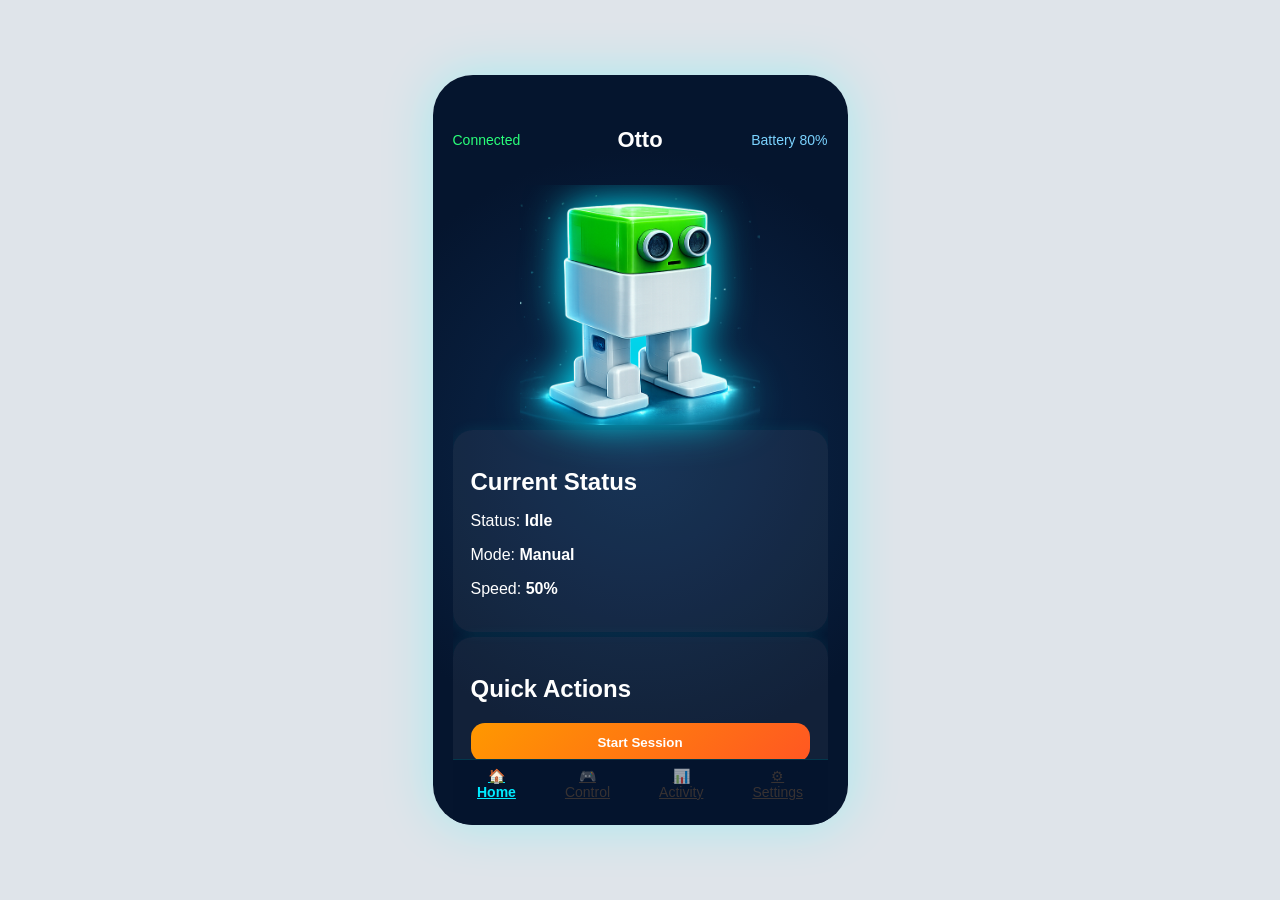
==== index.html @ 00ad5403 "Add files via upload" ====
<!DOCTYPE html>
<html lang="en">
<head>
<meta charset="UTF-8">
<meta name="viewport" content="width=device-width, initial-scale=1.0">
<title>Home - Otto</title>

<link rel="stylesheet" href="style.css">
</head>

<body>

<div class="app">

  <header class="header">
    <div class="status-left" aria-label="Connection status">Connected</div>
    <h1>Otto</h1>
    <div class="status-right" aria-label="Battery level">Battery 80%</div>
  </header>

  <main class="home-container">

    <img src="otto.png" alt="Otto Robot" class="robot-home">

    <section class="home-card" aria-labelledby="status-title">
      <h2 id="status-title">Current Status</h2>

      <p>Status: <strong>Idle</strong></p>
      <p>Mode: <strong>Manual</strong></p>
      <p>Speed: <strong>50%</strong></p>
    </section>

    <section class="home-card" aria-labelledby="actions-title">
      <h2 id="actions-title">Quick Actions</h2>

      <button class="quick-btn start-btn">Start Session</button>
    </section>

  </main>

  <nav class="bottom-nav" aria-label="Main navigation">
    <a href="home.html" class="nav-item active">🏠<span>Home</span></a>
    <a href="control.html" class="nav-item ">🎮<span>Control</span></a>
    <a href="activity.html" class="nav-item">📊<span>Activity</span></a>
    <a href="settings.html" class="nav-item">⚙<span>Settings</span></a>
  </nav>

</div>
<script>
window.addEventListener("load", function () {
  const savedTheme = localStorage.getItem("theme") || "dark";
  document.body.classList.add(savedTheme + "-theme");
});

function setTheme(mode) {
  document.body.classList.remove("dark-theme","light-theme");
  document.body.classList.add(mode + "-theme");
  localStorage.setItem("theme", mode);
}
</script>

</body>
</html>
---- style.css ----
Style
/* ================= GLOBAL ================= */

*{
    margin:0;
    padding:0;
    box-sizing:border-box;
    font-family:'Poppins',sans-serif;
  }
  
  body{
    display:flex;
    justify-content:center;
    min-height:100vh;
    transition:0.3s ease;
  }
  
  /* ================= DARK THEME ================= */
  
  body.dark-theme{
    background:#dfe4ea;
  }
  
  body.dark-theme .app{
    background:radial-gradient(circle at center,#0c2a4f 0%,#05152e 70%);
    color:white;
    box-shadow:0 0 50px rgba(0,255,255,0.25);
  }
  
  body.dark-theme .home-card{
    background:rgba(255,255,255,0.05);
    box-shadow:0 0 15px rgba(0,255,255,0.08);
  }
  
  body.dark-theme .bottom-nav{
    background:rgba(5,21,46,0.95);
    border-top:1px solid rgba(0,255,255,0.15);
  }
  
  body.dark-theme .nav-item.active{
    color:#00eaff;
  }
  
  /* ================= LIGHT THEME ================= */
  
  body.light-theme{
    background:#e9eef5;
  }
  
  body.light-theme .app{
    background:linear-gradient(to bottom,#f6e6d3,#e6c6a6);
    color:#4a3a2a;
    box-shadow:0 10px 40px rgba(0,0,0,0.15);
  }
  
  body.light-theme .home-card{
    background:#f3e8dd;
    box-shadow:0 6px 20px rgba(0,0,0,0.08);
  }
  
  body.light-theme .bottom-nav{
    background: #e6c6a6;
    border-top:1px solid #e0e0e0;
  }
  
  body.light-theme .nav-item{
    color:#7a8a99;
  }
  
  body.light-theme .nav-item.active{
    color:#ff8c32;
  }
  
  /* ================= APP ================= */
  
  .app{
    width:375px;
    height:100vh;
    max-height:750px;
    border-radius:40px;
    display:flex;
    flex-direction:column;
    overflow:hidden;
    padding:0 20px;
  }
  
  /* ================= HEADER ================= */
  
  .header{
    display:grid;
    grid-template-columns:1fr auto 1fr;
    align-items:center;
    height:90px;
    padding-top:20px;
  }
  
  .status-left{
    justify-self:start;
    font-size:14px;
    color:#2aff7a;
  }
  
  .header h1{
    justify-self:center;
    font-size:22px;
    font-weight:600;
  }
  
  .status-right{
    justify-self:end;
    font-size:14px;
    color:#7bd3ff;
  }
  
  /* ================= CONTENT ================= */
  
  .home-container{
    flex:1;
    overflow:hidden;
    padding-bottom:10px;
  }
  
  /* ================= ROBOT ================= */
  
  .robot-home{
    width:240px;
    display:block;
    margin:10px auto 5px;
    transition:0.3s ease;
  }
  
  body.dark-theme .robot-home{
    filter:drop-shadow(0 0 20px #00eaff);
  }
  
  body.light-theme .robot-home{
    filter:drop-shadow(0 0 15px rgba(0,0,0,0.2));
  }
  
  /* ================= CARD ================= */
  
  .home-card{
    padding:18px;
    border-radius:20px;
    margin-bottom:5px;
    transition:0.3s ease;
  }
  
  .home-card h2{
    margin-bottom:10px;
    font-weight:600;
  }
  
  /* ================= BUTTONS ================= */
  
  .quick-btn{
    width:100%;
    padding:12px;
    border-radius:14px;
    border:none;
    cursor:pointer;
    font-weight:600;
    margin-top:10px;
  }
  
  .start-btn{
    background:linear-gradient(135deg,#ff9800,#ff5722);
    color:white;
  }
  
  /* ================= NAVIGATION ================= */
  
  .bottom-nav{
    margin-top: auto;
    height:65px;
    display:flex;
    justify-content:space-around;
    align-items:center;
    transition:0.3s ease;
  }
  
  .nav-item{
    height: 50px;
    display:flex;
    flex-direction:column;
    align-items:center;
    font-size:14px;
    opacity:0.6;
  }

  .nav-item.active{
    opacity:1;
    color:#00eaff;
  }
  body{
    margin:0;
    background:#cfc6b9;
    display:flex;
    justify-content:center;
    align-items:center;
    height:100vh;
    font-family:'Poppins',sans-serif;
  }
  
  .mobile-view{
    width:360px;
    height:720px;
    background:linear-gradient(to bottom,#f6e8da,#ead6c2);
    border-radius:30px;
    padding:15px 15px 0 15px;
    box-shadow:0 25px 60px rgba(0,0,0,0.25);
    display:flex;
    flex-direction:column;
    justify-content:space-between;
  }
  
  /* HEADER */
  
  .back-btn{
    font-size:20px;
    cursor:pointer;
    color:#5a4636;
  }
  
  .title{
    font-size:18px;
    font-weight:600;
    color:#5a4636;
  }
  
  /* MODE */
  .mode-section{
    margin-top:5px;
  }
  
  .mode-section h4{
    font-size:14px;
    margin-bottom:5px;
  }
  
  .mode-options{
    display:flex;
    gap:10px;
  }
  
  .mode-btn{
    flex:1;
    padding:6px;
    border-radius:20px;
    border:none;
    background:#f3e2d1;
    cursor:pointer;
    box-shadow:6px 6px 12px #d6c0ab,
               -6px -6px 12px #ffffff;
  }
  
  .mode-btn.active{
    background:linear-gradient(145deg,#ff9b4f,#ff7a1a);
    color:white;
  }
  
  /* ACTION BUTTONS */
  .action-row{
    display:flex;
    justify-content:center;
    gap:25px;
    margin-top:10px;
  }
  
  .circle-btn{
    width:65px;
    height:65px;
    border-radius:50%;
    border:none;
    font-size:20px;
    cursor:pointer;
    background:linear-gradient(145deg,#ff9b4f,#ff7a1a);
    color:white;
    box-shadow:6px 6px 12px rgba(0,0,0,0.2);
    transition:0.2s;
  }
  
  .circle-btn:active{
    transform:scale(0.9);
  }
  
  /* CONTROL PAD */
  .control-pad{
    position:relative;
    width:210px;
    height:210px;
    margin:10px auto;
    border-radius:50%;
    background:#f3e2d1;
    box-shadow:inset 8px 8px 15px #d6c0ab,
               inset -8px -8px 15px #ffffff;
    display:flex;
    justify-content:center;
    align-items:center;
  }
  
  .stop-btn{
    width:95px;
    height:95px;
    border-radius:50%;
    border:none;
    background:linear-gradient(145deg,#ff9b4f,#ff7a1a);
    color:white;
    font-weight:600;
    cursor:pointer;
  }
  
  .direction{
    position:absolute;
    width:55px;
    height:55px;
    border-radius:50%;
    border:none;
    background:#f3e2d1;
    box-shadow:6px 6px 12px #d6c0ab,
               -6px -6px 12px #ffffff;
    cursor:pointer;
  }
  
  .up{ top:8px; left:50%; transform:translateX(-50%); }
  .left{ left:8px; top:50%; transform:translateY(-50%); }
  .right{ right:8px; top:50%; transform:translateY(-50%); }
  .down{ bottom:8px; left:50%; transform:translateX(-50%); }
  
  /* SETTINGS */
  .settings-section{
    padding:0 5px;
  }
  
  input[type=range]{
    width:100%;
    margin:5px 0 10px 0;
  }
  
  .smooth{
    display:flex;
    justify-content:space-between;
    align-items:center;
  }
  
  .switch{
    position:relative;
    width:45px;
    height:22px;
  }
  
  .switch input{display:none;}
  
  .slider-toggle{
    position:absolute;
    width:100%;
    height:100%;
    background:#ccc;
    border-radius:30px;
    transition:0.3s;
  }
  
  .slider-toggle::before{
    content:"";
    position:absolute;
    width:18px;
    height:18px;
    left:3px;
    top:2px;
    background:white;
    border-radius:50%;
    transition:0.3s;
  }
  
  input:checked + .slider-toggle{
    background:#ff8c32;
  }
  
  input:checked + .slider-toggle::before{
    transform:translateX(20px);
  }
  
  /* SAFETY */
  .safety-section{
    margin-top:10px;
  }
  
  .safety-section h4{
    font-size:14px;
    margin-bottom:5px;
  }
  
  .emergency-btn{
    width:100%;
    padding:10px;
    border:none;
    border-radius:20px;
    background:red;
    color:white;
    font-weight:600;
    margin-bottom:8px;
    cursor:pointer;
  }
  
  .reset-btn{
    width:100%;
    padding:8px;
    border:none;
    border-radius:20px;
    background:#5a4636;
    color:white;
    cursor:pointer;
  }
  
  /* NAVBAR */
  .navbar{
    height:60px;
    display:flex;
    justify-content:space-around;
    align-items:center;
    border-top:1px solid rgba(0,0,0,0.05);
    font-size:14px;
  }
  
  .nav-item{
    color:#5a4636;
    cursor:pointer;
  }
  
  .nav-item.active{
    color:#ff8c32;
    font-weight:600;
  }

  /* ==============================
   SETTINGS CONTAINER
============================== */

.settings-container {
  flex: 1;
  overflow-y: auto;
  padding: 15px 0 80px 0;
}

.settings-container::-webkit-scrollbar {
  display: none;
}
.settings-container {
  scrollbar-width: none;
}

/* ==============================
   SETTINGS CARD
============================== */

.settings-card {
  padding: 16px 20px;
  border-radius: 20px;
  margin-bottom: 18px;
  display: flex;
  justify-content: space-between;
  align-items: center;
  min-height:0px;
  transition: 0.3s ease;
}

/* Column layout for sliders/radio */
.settings-card.column {
  flex-direction: column;
  align-items: stretch;
  gap: 12px;
}

/* ==============================
   LEFT SECTION
============================== */

.settings-left {
  display: flex;
  align-items: center;
  gap: 12px;
  font-weight: 500;
}

.settings-icon {
  font-size: 18px;
}
.settings:first-child{
  margin-top:20px;
}

/* ==============================
   TEXT STYLES
============================== */
body.dark-theme .connected-text{
  color:#00ff66;
  font-weight:600;
}
body.light-theme .connected-text{
  color: #ff9800;
  font-weight:600;
}

.value-text {
  font-weight: 600;
}

/* ==============================
   TOGGLE SWITCH
============================== */

.switch {
  position: relative;
  width: 46px;
  height: 24px;
}

.switch input {
  display: none;
}

.slider {
  position: absolute;
  width: 100%;
  height: 100%;
  border-radius: 30px;
  background: #ccc;
  transition: 0.3s ease;
}

.slider:before {
  content: "";
  position: absolute;
  width: 18px;
  height: 18px;
  top: 3px;
  left: 4px;
  background: white;
  border-radius: 50%;
  transition: 0.3s ease;
}
/* ===== Default OFF ===== */
.slider {
  background: #ccc;
  transition: 0.3s ease;
}

/* ===== DARK MODE (Green) ===== */
body.dark-theme .switch input:checked + .slider {
  background: #00ff66;   /* Green */
  box-shadow: 0 0 8px rgba(0,255,102,0.6);
}

/* ===== LIGHT MODE (Orange) ===== */
body.light-theme .switch input:checked + .slider {
  background: #ff9800;   /* Orange */
  box-shadow: 0 0 8px rgba(255,152,0,0.6);
}
.switch input:checked + .slider:before {
  transform: translateX(20px);
}

/* ==============================
   SPEED RADIO OPTIONS
============================== */

.speed-options {
  display: flex;
  justify-content: space-between;
  font-size: 14px;
}

.speed-options label {
  display: flex;
  align-items: center;
  gap: 6px;
}

/* ==============================
   SLIDER
============================== */

.distance-values {
  display: flex;
  justify-content: space-between;
  font-size: 13px;
  opacity: 0.8;
}

.distance-slider {
  width: 100%;
}

/* ==============================
   THEME BUTTONS
============================== */

.theme-toggle {
  display: flex;
  border-radius: 20px;
  overflow: hidden;
}

.theme-btn {
  flex: 1;
  padding: 6px 12px;
  border: none;
  cursor: pointer;
  font-weight: 500;
  transition: 0.3s ease;
}

/* ==============================
   DARK THEME
============================== */

body.dark-theme .settings-card {
  background: rgba(255,255,255,0.05);
  box-shadow: 0 0 15px rgba(0,255,255,0.08);
  color: white;
}

body.dark-theme .theme-toggle {
  background: rgba(0,0,0,0.4);
}

body.dark-theme .theme-btn {
  background: transparent;
  color: white;
}

body.dark-theme .theme-btn.active {
  background: #0b2a50;
  color: #00eaff;
}

/* ==============================
   LIGHT THEME
============================== */

body.light-theme .settings-card {
  background: #e6c6a6;
  box-shadow: 0 6px 20px rgba(0,0,0,0.08);
  color: #0c2a4f;
}

body.light-theme .theme-toggle {
  background: #e9eef5;
}

body.light-theme .theme-btn {
  background: transparent;
  color: #555;
}

body.light-theme .theme-btn.active {
  background: #007bff;
  color: white;
}
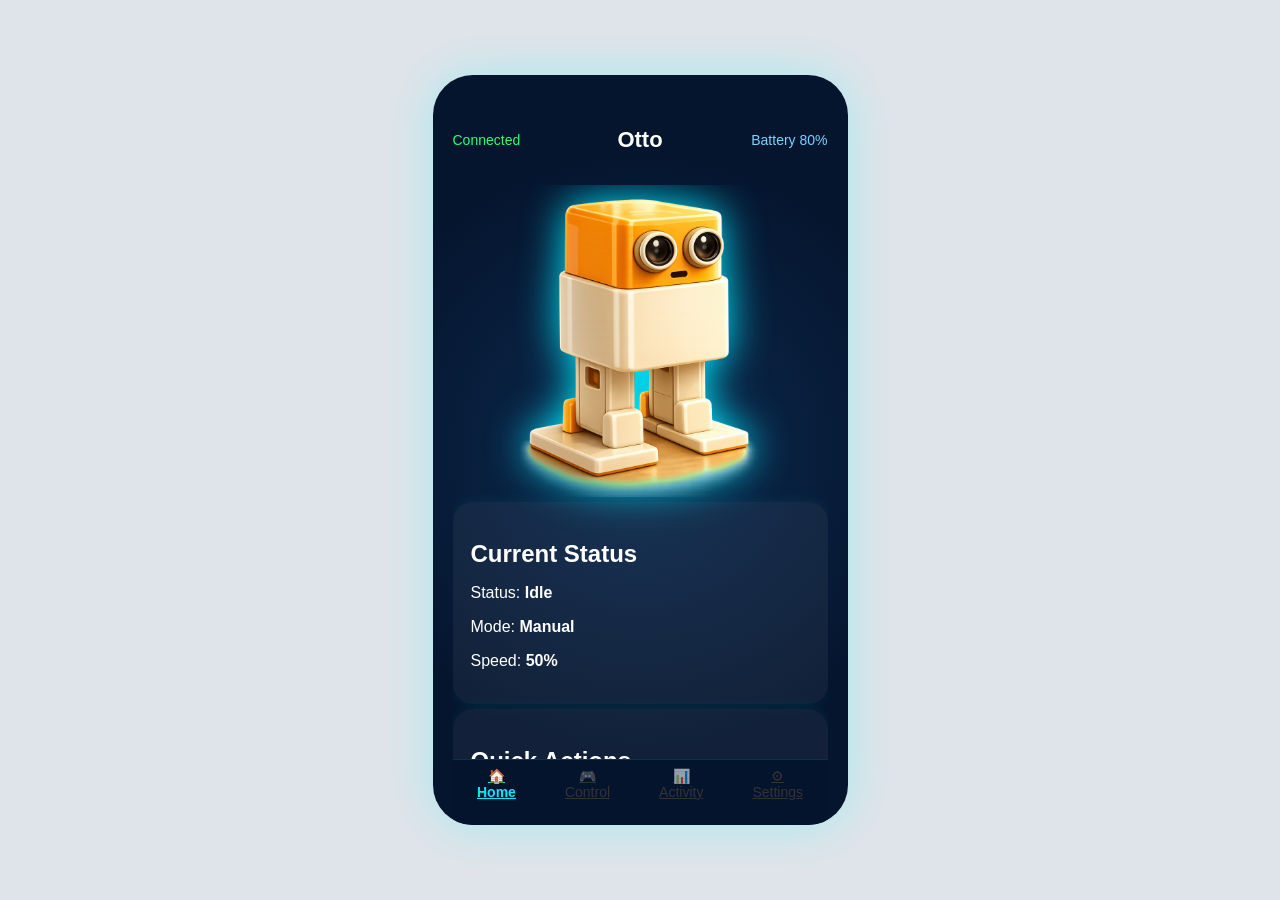
==== commit 621ae43a: "index.html" ====
--- a/index.html
+++ b/index.html
@@ -7,6 +7,8 @@
 <title>Home - Otto</title>
 
 <link rel="stylesheet" href="style.css">
+  <link rel="manifest" href="manifest.json">
+<meta name="theme-color" content="#0c2a4f">
 </head>
 
 <body>
@@ -40,7 +42,7 @@
   </main>
 
   <nav class="bottom-nav" aria-label="Main navigation">
-    <a href="home.html" class="nav-item active">🏠<span>Home</span></a>
+    <a href="index.html" class="nav-item active">🏠<span>Home</span></a>
     <a href="control.html" class="nav-item ">🎮<span>Control</span></a>
     <a href="activity.html" class="nav-item">📊<span>Activity</span></a>
     <a href="settings.html" class="nav-item">⚙<span>Settings</span></a>
@@ -61,4 +63,5 @@
 </script>
 
 </body>
-</html>+
+</html>
